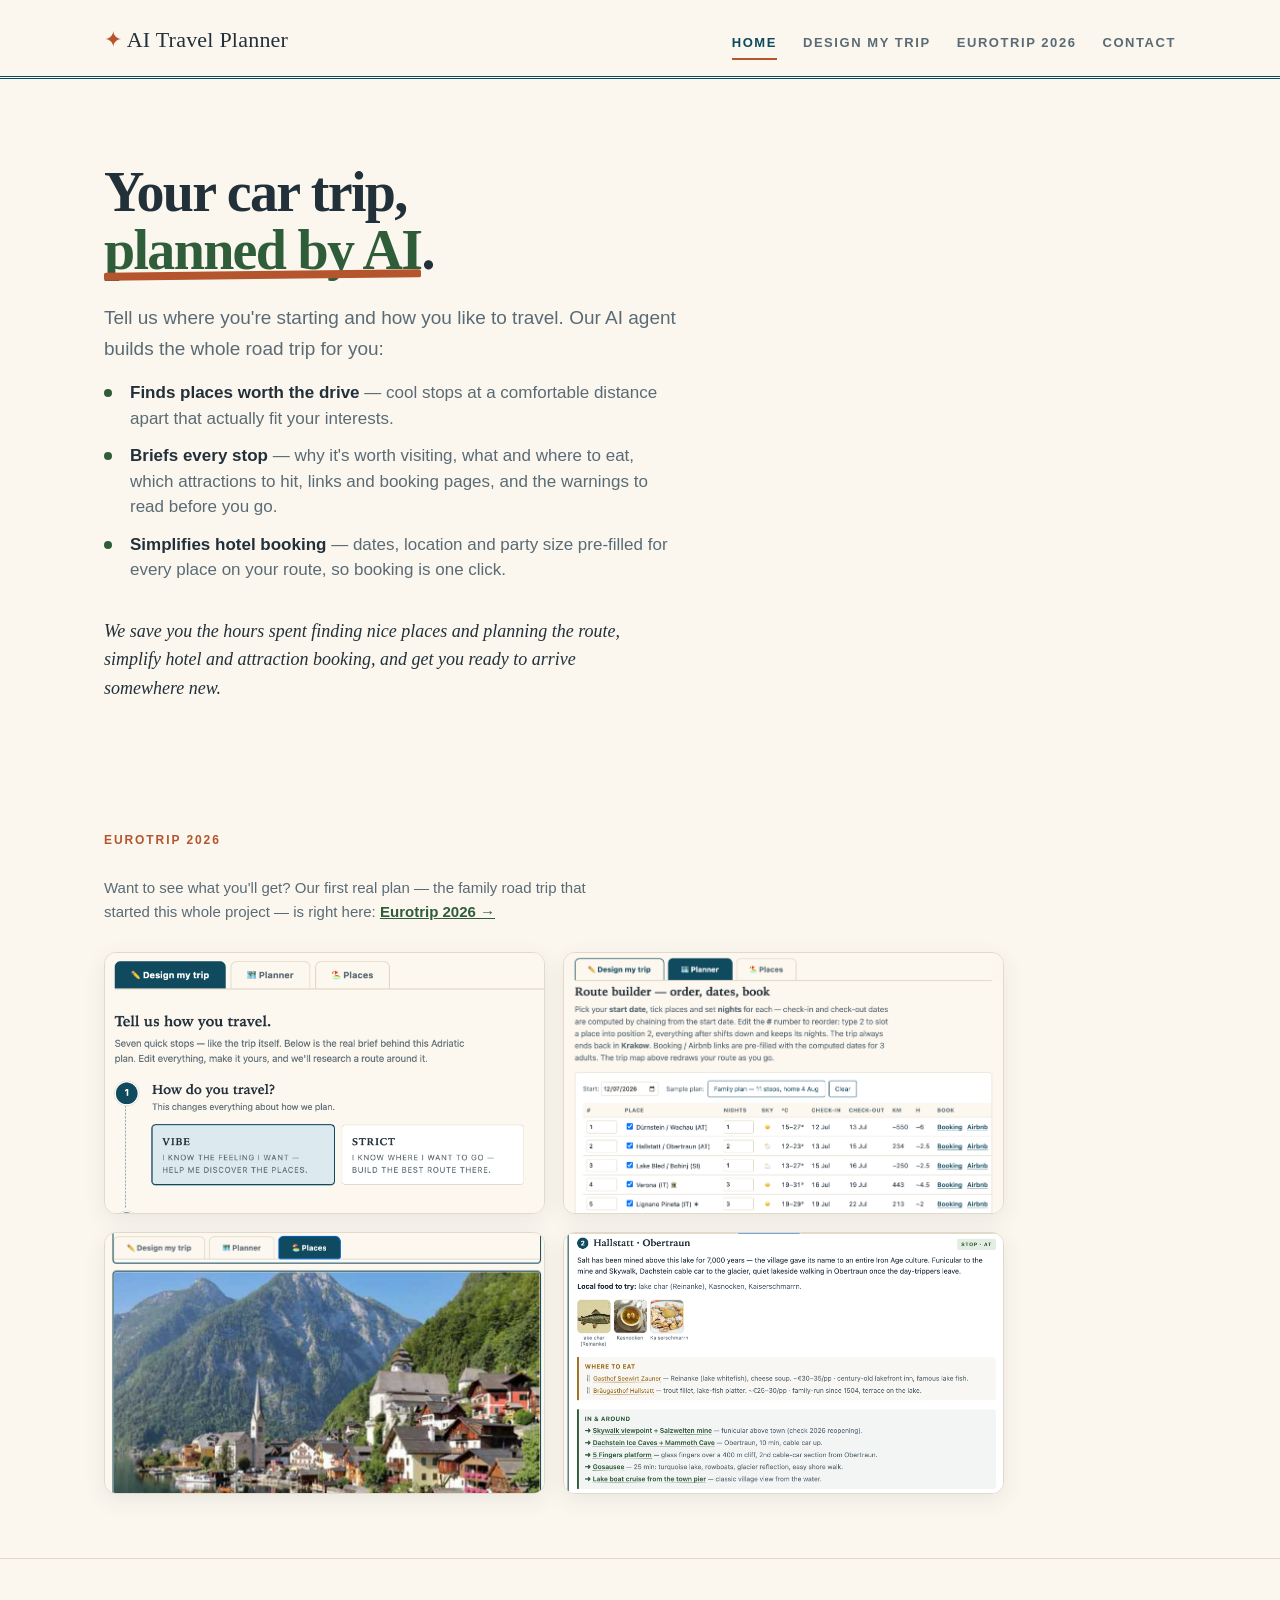
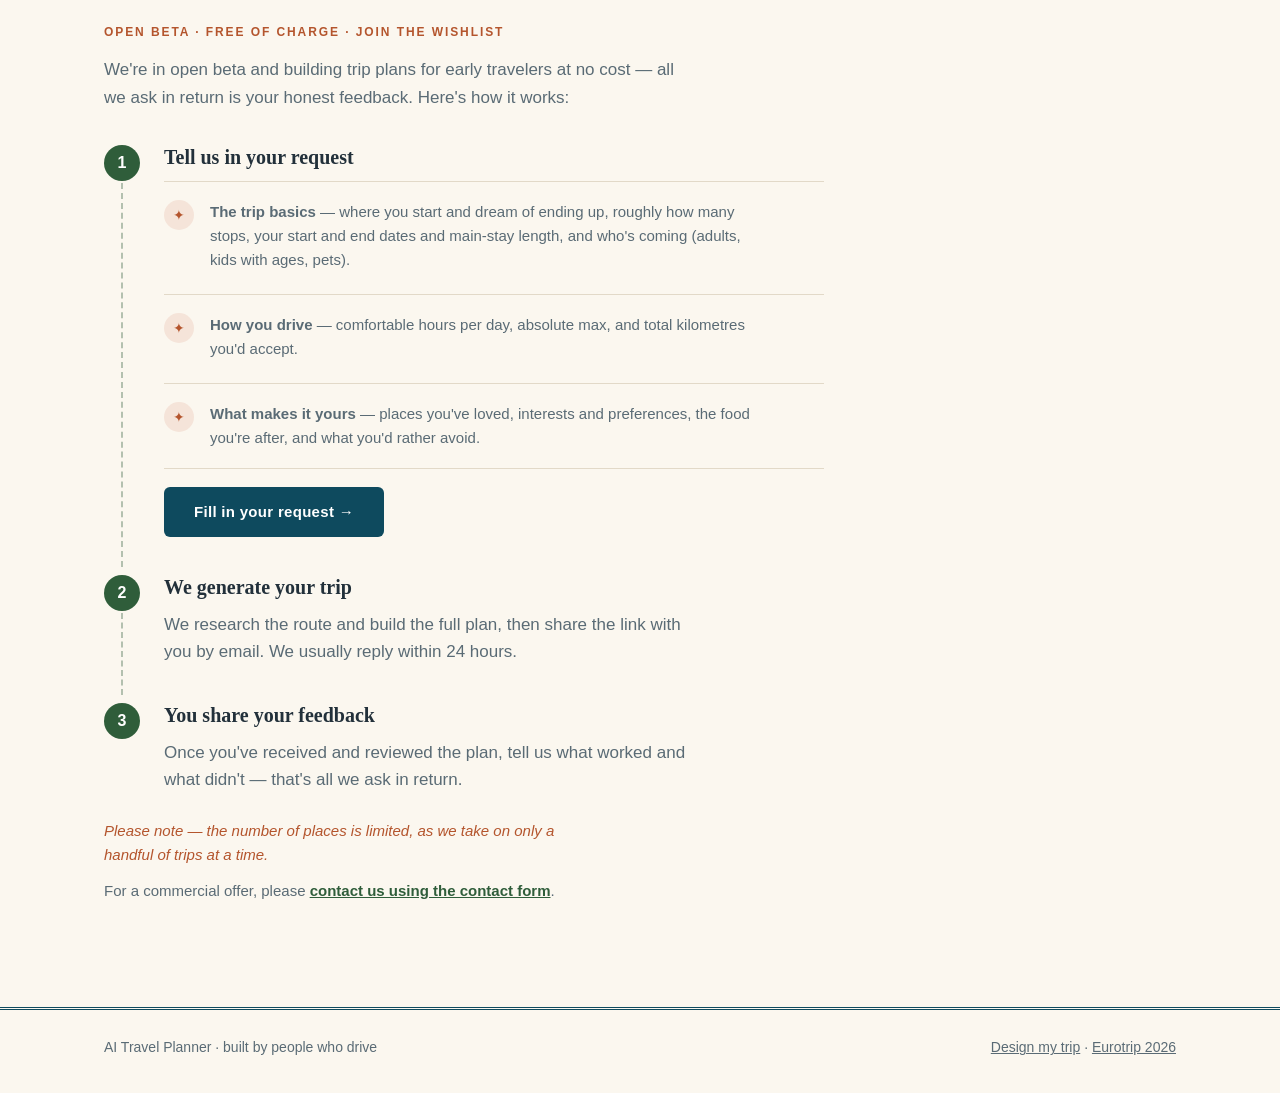
==== docs/index.html @ ecc7e3c7 "Sync site from source Co-Authored-By: Claude Opus 4.8 <noreply@anthropic.com> Claude-Session: https:" ====
<!DOCTYPE html>
<html lang="en">
<head>
<meta charset="UTF-8">
<meta name="viewport" content="width=device-width, initial-scale=1">
<title>AI Travel Planner — car trips, planned by an agent</title>
<meta name="description" content="An AI agent that plans multi-day car trips: real roads, real driving times, day-by-day itineraries you can actually drive.">
<link rel="icon" href="data:image/svg+xml,%3Csvg xmlns='http://www.w3.org/2000/svg' viewBox='0 0 100 100'%3E%3Ccircle cx='50' cy='50' r='46' fill='%230E4A5E'/%3E%3Cpath d='M50 18 L60 55 L50 48 L40 55 Z' fill='%23FBF7EF'/%3E%3Cpath d='M50 82 L40 45 L50 52 L60 45 Z' fill='%23B4552D'/%3E%3C/svg%3E">
<link rel="stylesheet" href="styles.css">
</head>
<body>

<header class="site-header">
  <div class="wrap">
    <a class="brand" href="index.html"><span class="compass">✦</span> AI Travel Planner</a>
    <nav class="site-nav">
      <a href="index.html" class="active">Home</a>
      <a href="design_my_trip.html">Design my trip</a>
      <a href="eurotrip.html">Eurotrip 2026</a>
      <a href="contact.html">Contact</a>
    </nav>
  </div>
</header>

<main>

<section class="hero">
  <div class="wrap">
    <h1>Your car trip,<br><span class="h1-accent">planned by AI</span>.</h1>
    <p class="lede">Tell us where you're starting and how you like to travel. Our AI agent builds the whole road trip for you:</p>
    <ul class="hero-points">
      <li><b>Finds places worth the drive</b> — cool stops at a comfortable distance apart that actually fit your interests.</li>
      <li><b>Briefs every stop</b> — why it's worth visiting, what and where to eat, which attractions to hit, links and booking pages, and the warnings to read before you go.</li>
      <li><b>Simplifies hotel booking</b> — dates, location and party size pre-filled for every place on your route, so booking is one click.</li>
    </ul>
    <p class="hero-close">We save you the hours spent finding nice places and planning the route, simplify hotel and attraction booking, and get you ready to arrive somewhere new.</p>
  </div>
</section>

<section class="section" id="real-plan">
  <div class="wrap">
    <p class="eyebrow">Eurotrip 2026</p>
    <p class="wishlist-origin">Want to see what you'll get? Our first real plan — the family road trip that started this whole project — is right here: <a href="eurotrip.html">Eurotrip 2026 →</a></p>
    <div class="preview-grid">
      <a href="eurotrip.html#design"><img src="img/preview/design-form.png" alt="Design my trip — the brief form" loading="lazy"></a>
      <a href="eurotrip.html#planner"><img src="img/preview/route-builder.png" alt="Route builder — order stops, set nights, book with pre-filled dates" loading="lazy"></a>
      <a href="eurotrip.html#places"><img src="img/preview/places-photo.png" alt="Places — a photo of each stop" loading="lazy"></a>
      <a href="eurotrip.html#places"><img src="img/preview/place-brief.png" alt="Every place fully briefed — food, where to eat, things to do" loading="lazy"></a>
    </div>
  </div>
</section>

<section class="section" id="wishlist">
  <div class="wrap">
    <p class="eyebrow">Open beta · free of charge · Join the wishlist</p>
    <p class="section-sub">We're in open beta and building trip plans for early travelers at no cost — all we ask in return is your honest feedback. Here's how it works:</p>
    <ol class="steps">
      <li>
        <span class="step-n">1</span>
        <div>
          <h3>Tell us in your request</h3>
          <ul class="feature-list wishlist-ask">
            <li><span class="fi">✦</span><div><p><b>The trip basics</b> — where you start and dream of ending up, roughly how many stops, your start and end dates and main-stay length, and who's coming (adults, kids with ages, pets).</p></div></li>
            <li><span class="fi">✦</span><div><p><b>How you drive</b> — comfortable hours per day, absolute max, and total kilometres you'd accept.</p></div></li>
            <li><span class="fi">✦</span><div><p><b>What makes it yours</b> — places you've loved, interests and preferences, the food you're after, and what you'd rather avoid.</p></div></li>
          </ul>
          <div class="hero-ctas">
            <a class="btn" href="design_my_trip.html">Fill in your request →</a>
          </div>
        </div>
      </li>
      <li>
        <span class="step-n">2</span>
        <div>
          <h3>We generate your trip</h3>
          <p>We research the route and build the full plan, then share the link with you by email. We usually reply within 24 hours.</p>
        </div>
      </li>
      <li>
        <span class="step-n">3</span>
        <div>
          <h3>You share your feedback</h3>
          <p>Once you've received and reviewed the plan, tell us what worked and what didn't — that's all we ask in return.</p>
        </div>
      </li>
    </ol>
    <p class="steps-note">Please note — the number of places is limited, as we take on only a handful of trips at a time.</p>
    <p class="steps-commercial">For a commercial offer, please <a href="contact.html">contact us using the contact form</a>.</p>
  </div>
</section>

</main>

<footer class="site-footer">
  <div class="wrap">
    <span>AI Travel Planner · built by people who drive</span>
    <span><a href="design_my_trip.html">Design my trip</a> · <a href="eurotrip.html">Eurotrip 2026</a></span>
  </div>
</footer>

</body>
</html>
---- docs/styles.css ----
/* AI Travel Planner — editorial travel journal design system */

:root {
  --sea: #0E4A5E;
  --sea-soft: #DCEAEE;
  --pine: #2F5D3A;
  --pine-soft: #E3EDE2;
  --rust: #B4552D;
  --rust-soft: #F5E4D9;
  --sand: #EAD9B8;
  --paper: #FBF7EF;
  --ink: #22303A;
  --ink-60: #5A6B75;
  --line: #E2D9C8;
  --serif: "Iowan Old Style", "Palatino", Georgia, "Times New Roman", serif;
  --sans: -apple-system, BlinkMacSystemFont, "Segoe UI", Roboto, Helvetica, Arial, sans-serif;
}

*, *::before, *::after { margin: 0; padding: 0; box-sizing: border-box; }

html { scroll-behavior: smooth; }

@media (prefers-reduced-motion: reduce) {
  html { scroll-behavior: auto; }
}

body {
  font-family: var(--sans);
  background: var(--paper);
  color: var(--ink);
  line-height: 1.6;
  font-size: 17px;
  -webkit-font-smoothing: antialiased;
}

h1, h2, h3 { font-family: var(--serif); font-weight: 600; line-height: 1.2; }

a { color: var(--sea); }

.wrap { max-width: 1120px; margin: 0 auto; padding: 0 24px; }

/* ---------- header ---------- */

.site-header {
  border-bottom: 3px double var(--sea);
  background: var(--paper);
}

.site-header .wrap {
  display: flex;
  align-items: baseline;
  justify-content: space-between;
  padding-top: 22px;
  padding-bottom: 16px;
  gap: 16px;
  flex-wrap: wrap;
}

.brand {
  font-family: var(--serif);
  font-size: 22px;
  color: var(--ink);
  text-decoration: none;
  letter-spacing: 0.01em;
}

.brand .compass { color: var(--rust); }

.site-nav { display: flex; gap: 26px; }

.site-nav a {
  font-size: 13px;
  font-weight: 600;
  text-transform: uppercase;
  letter-spacing: 0.12em;
  text-decoration: none;
  color: var(--ink-60);
  padding-bottom: 4px;
  border-bottom: 2px solid transparent;
}

.site-nav a:hover { color: var(--sea); }

.site-nav a.active {
  color: var(--sea);
  border-bottom-color: var(--rust);
}

/* ---------- shared bits ---------- */

.eyebrow {
  font-size: 12px;
  font-weight: 700;
  text-transform: uppercase;
  letter-spacing: 0.16em;
  color: var(--rust);
  margin-bottom: 14px;
}

.btn {
  display: inline-block;
  background: var(--sea);
  color: #fff;
  font-family: var(--sans);
  font-size: 15px;
  font-weight: 600;
  letter-spacing: 0.02em;
  padding: 13px 30px;
  border: none;
  border-radius: 6px;
  text-decoration: none;
  cursor: pointer;
  transition: background 0.15s ease;
}

.btn:hover { background: #0B3B4B; }

.btn:focus-visible, .site-nav a:focus-visible {
  outline: 2px solid var(--rust);
  outline-offset: 2px;
}

.btn[disabled] { background: var(--ink-60); cursor: default; }

.btn-ghost {
  background: transparent;
  color: var(--sea);
  border: 1px solid var(--sea);
}

.btn-ghost:hover { background: var(--sea-soft); }

.btn-ghost.is-active { background: var(--sea); color: #fff; border-color: var(--sea); }

.card {
  background: #fff;
  border: 1px solid var(--line);
  border-radius: 6px;
}

.muted { color: var(--ink-60); }

/* ---------- hero ---------- */

.hero { padding: 84px 0 64px; text-align: left; }

.hero h1 {
  font-size: clamp(34px, 5vw, 56px);
  max-width: 16ch;
  margin-bottom: 24px;
  letter-spacing: -0.03em;
  line-height: 1.04;
}
.hero h1 .h1-accent {
  position: relative;
  color: var(--pine);
  white-space: nowrap;
}
.hero h1 .h1-accent::after {
  content: "";
  position: absolute;
  left: 0;
  right: 0;
  bottom: 0.04em;
  height: 0.14em;
  background: var(--rust);
  border-radius: 2px;
  transform: rotate(-0.6deg);
}

.hero .lede {
  font-size: 19px;
  color: var(--ink-60);
  max-width: 58ch;
  margin-bottom: 16px;
}

.hero-points {
  list-style: none;
  max-width: 60ch;
  margin: 0 0 34px;
  padding: 0;
}
.hero-points li {
  position: relative;
  padding-left: 26px;
  margin-bottom: 12px;
  font-size: 17px;
  color: var(--ink-60);
  line-height: 1.5;
}
.hero-points li::before {
  content: "";
  position: absolute;
  left: 0;
  top: 9px;
  width: 8px;
  height: 8px;
  border-radius: 50%;
  background: var(--pine);
}
.hero-points b { color: var(--ink); font-weight: 600; }

.hero-close {
  font-size: 18px;
  color: var(--ink);
  max-width: 58ch;
  margin: 4px 0 0;
  font-family: var(--serif);
  font-style: italic;
}

.wishlist-ask-h { font-weight: 600; color: var(--ink); margin: 8px 0 14px; }
.feature-list.wishlist-ask { margin-bottom: 18px; }

.steps { list-style: none; max-width: 720px; margin: 26px 0 0; }
.steps > li {
  position: relative;
  padding: 0 0 34px 60px;
}
.steps > li::before {
  content: "";
  position: absolute;
  left: 17px;
  top: 38px;
  bottom: 4px;
  border-left: 2px dashed var(--pine);
  opacity: 0.35;
}
.steps > li:last-child { padding-bottom: 0; }
.steps > li:last-child::before { display: none; }
.steps .step-n {
  position: absolute;
  left: 0;
  top: 0;
  width: 36px;
  height: 36px;
  border-radius: 50%;
  background: var(--pine);
  color: #fff;
  font-weight: 700;
  font-size: 16px;
  line-height: 36px;
  text-align: center;
}
.steps h3 {
  font-size: 20px;
  color: var(--ink);
  margin: 4px 0 12px;
}
.steps > li > div > p {
  color: var(--ink-60);
  max-width: 56ch;
}
.steps-note {
  margin-top: 26px;
  font-size: 15px;
  font-style: italic;
  color: var(--rust);
  max-width: 56ch;
}
.steps-commercial {
  margin-top: 12px;
  font-size: 15px;
  color: var(--ink-60);
  max-width: 56ch;
}
.steps-commercial a { color: var(--pine); font-weight: 600; }
.wishlist-origin {
  margin-top: 26px;
  font-size: 15px;
  color: var(--ink-60);
  max-width: 62ch;
}
.wishlist-origin a { color: var(--pine); font-weight: 600; }

.preview-grid {
  margin-top: 28px;
  display: grid;
  grid-template-columns: 1fr 1fr;
  gap: 18px;
  max-width: 900px;
}
.preview-grid a {
  display: block;
  border-radius: 12px;
  overflow: hidden;
  border: 1px solid var(--line, #E3E0D8);
  box-shadow: 0 6px 22px rgba(34, 48, 58, 0.08);
  transition: transform 0.15s ease, box-shadow 0.15s ease;
}
.preview-grid a:hover {
  transform: translateY(-3px);
  box-shadow: 0 12px 30px rgba(34, 48, 58, 0.14);
}
.preview-grid img {
  display: block;
  width: 100%;
  height: 260px;
  object-fit: cover;
  object-position: top;
}
@media (max-width: 640px) {
  .preview-grid { grid-template-columns: 1fr; }
}

.hero-ctas { display: flex; gap: 14px; flex-wrap: wrap; align-items: center; }

/* ---------- sections ---------- */

.section { padding: 64px 0; }

.section + .section { border-top: 1px solid var(--line); }

.section h2 { font-size: 30px; margin-bottom: 12px; }

.section .section-sub {
  color: var(--ink-60);
  max-width: 62ch;
  margin-bottom: 34px;
}

/* ---------- feature list (place brief) ---------- */

.feature-list { list-style: none; display: grid; gap: 4px; }

.feature-list li {
  display: flex;
  gap: 16px;
  align-items: flex-start;
  padding: 18px 0;
  border-top: 1px solid var(--line);
}

.feature-list li:last-child { border-bottom: 1px solid var(--line); }

.feature-list .fi {
  flex: none;
  width: 30px;
  height: 30px;
  border-radius: 50%;
  background: var(--rust-soft);
  color: var(--rust);
  font-size: 14px;
  line-height: 30px;
  text-align: center;
}

.feature-list h3 { font-size: 18px; margin-bottom: 4px; }

.feature-list p { font-size: 15px; color: var(--ink-60); max-width: 66ch; }

/* ---------- planner form ---------- */

.form-row { margin-bottom: 22px; }

.form-grid-2 {
  display: grid;
  grid-template-columns: 1fr 1fr;
  gap: 16px;
}

@media (max-width: 520px) { .form-grid-2 { grid-template-columns: 1fr; } }

label {
  display: block;
  font-size: 12px;
  font-weight: 700;
  text-transform: uppercase;
  letter-spacing: 0.1em;
  color: var(--ink-60);
  margin-bottom: 6px;
}

input, select, textarea {
  width: 100%;
  font-family: var(--sans);
  font-size: 16px;
  color: var(--ink);
  background: #fff;
  border: 1px solid var(--line);
  border-radius: 6px;
  padding: 11px 12px;
  text-align: left;  /* iOS right-aligns date input values by default */
}

/* iOS gives date inputs an intrinsic min-width that overflows narrow cards */
input[type="date"] { -webkit-appearance: none; appearance: none; min-width: 0; }

input:focus, select:focus, textarea:focus {
  outline: 2px solid var(--sea);
  outline-offset: 0;
  border-color: var(--sea);
}

.field-hint { font-size: 13px; color: var(--ink-60); margin-top: 5px; }

/* choice pills — radio options rendered as selectable cards */
.choice-row { display: grid; grid-template-columns: 1fr 1fr; gap: 12px; }

@media (max-width: 520px) { .choice-row { grid-template-columns: 1fr; } }

.choice {
  position: relative;
  display: block;
  border: 1px solid var(--line);
  border-radius: 6px;
  background: #fff;
  padding: 14px 16px;
  cursor: pointer;
  text-transform: none;
  letter-spacing: normal;
  margin-bottom: 0;
}

.choice input { position: absolute; opacity: 0; pointer-events: none; width: auto; }

.choice .choice-title {
  display: block;
  font-family: var(--serif);
  font-size: 17px;
  font-weight: 600;
  color: var(--ink);
  margin-bottom: 3px;
}

.choice .choice-sub { display: block; font-size: 13px; color: var(--ink-60); font-weight: 400; }

.choice:has(input:checked) {
  border-color: var(--sea);
  background: var(--sea-soft);
  outline: 1px solid var(--sea);
}

.form-grid-3 { display: grid; grid-template-columns: 1fr 1fr 1fr; gap: 16px; }

@media (max-width: 520px) { .form-grid-3 { grid-template-columns: 1fr; } }

/* ---------- form-as-route: numbered sections along a dashed line ---------- */

.form-route { list-style: none; max-width: 680px; margin: 0 auto; }

.form-route > li {
  position: relative;
  padding: 0 0 44px 62px;
}

.form-route > li::before {
  content: "";
  position: absolute;
  left: 17px;
  top: 40px;
  bottom: 6px;
  border-left: 2px dashed var(--sea);
  opacity: 0.4;
}

.form-route > li:last-child::before { display: none; }

.form-route .pin {
  position: absolute;
  left: 0;
  top: 0;
  width: 36px;
  height: 36px;
  border-radius: 50%;
  background: var(--sea);
  border: 2px solid #fff;
  box-shadow: 0 0 0 1px var(--line);
  color: #fff;
  font-weight: 700;
  font-size: 16px;
  line-height: 32px;
  text-align: center;
}

.form-route .pin-final { background: var(--rust); }

.form-route h2 {
  font-size: 24px;
  margin-bottom: 4px;
}

.form-route .section-note {
  font-size: 15px;
  color: var(--ink-60);
  margin-bottom: 18px;
  max-width: 54ch;
}

.form-route .card { padding: 22px 22px 24px; }

.error { color: var(--rust); font-size: 14px; margin-top: 10px; }

.success-card {
  max-width: 560px;
  margin: 0 auto;
  padding: 40px 32px;
  text-align: center;
  background: var(--pine-soft);
  border-color: var(--pine);
}

.success-card h2 { color: var(--pine); margin-bottom: 10px; }

/* ---------- footer ---------- */

.site-footer {
  border-top: 3px double var(--sea);
  margin-top: 40px;
}

.site-footer .wrap {
  display: flex;
  justify-content: space-between;
  gap: 12px;
  flex-wrap: wrap;
  padding-top: 26px;
  padding-bottom: 34px;
  font-size: 14px;
  color: var(--ink-60);
}

.site-footer a { color: var(--ink-60); }

/* ---------- responsive: tablet & phone ---------- */

/* iPad portrait and narrower laptops */
@media (max-width: 820px) {
  .wrap { padding: 0 20px; }
  .hero { padding: 56px 0 48px; }
  .section { padding: 48px 0; }
  .hero .lede { font-size: 18px; }
}

/* phones */
@media (max-width: 480px) {
  body { font-size: 16px; }
  .wrap { padding: 0 16px; }

  .site-header .wrap { padding-top: 16px; padding-bottom: 12px; gap: 10px; }
  .site-nav { gap: 16px; flex-wrap: wrap; }
  .brand { font-size: 20px; }

  .hero { padding: 40px 0 36px; }
  .hero .lede { font-size: 17px; }
  .hero-ctas { gap: 10px; }
  .hero-ctas .btn { width: 100%; text-align: center; }

  .section { padding: 40px 0; }
  .section h2 { font-size: 25px; }

  .steps > li { padding-left: 48px; }
  .steps > li::before { left: 14px; }
  .steps .step-n { width: 30px; height: 30px; line-height: 30px; font-size: 14px; }

  .preview-grid img { height: 200px; }

  /* form-as-route: pins + left indent eat width on narrow screens */
  .form-route > li { padding-left: 46px; padding-bottom: 36px; }
  .form-route > li::before { left: 15px; }
  .form-route .pin { width: 32px; height: 32px; line-height: 28px; font-size: 14px; }
  .form-route h2 { font-size: 21px; }
  .form-route .card { padding: 18px 16px 20px; }
}
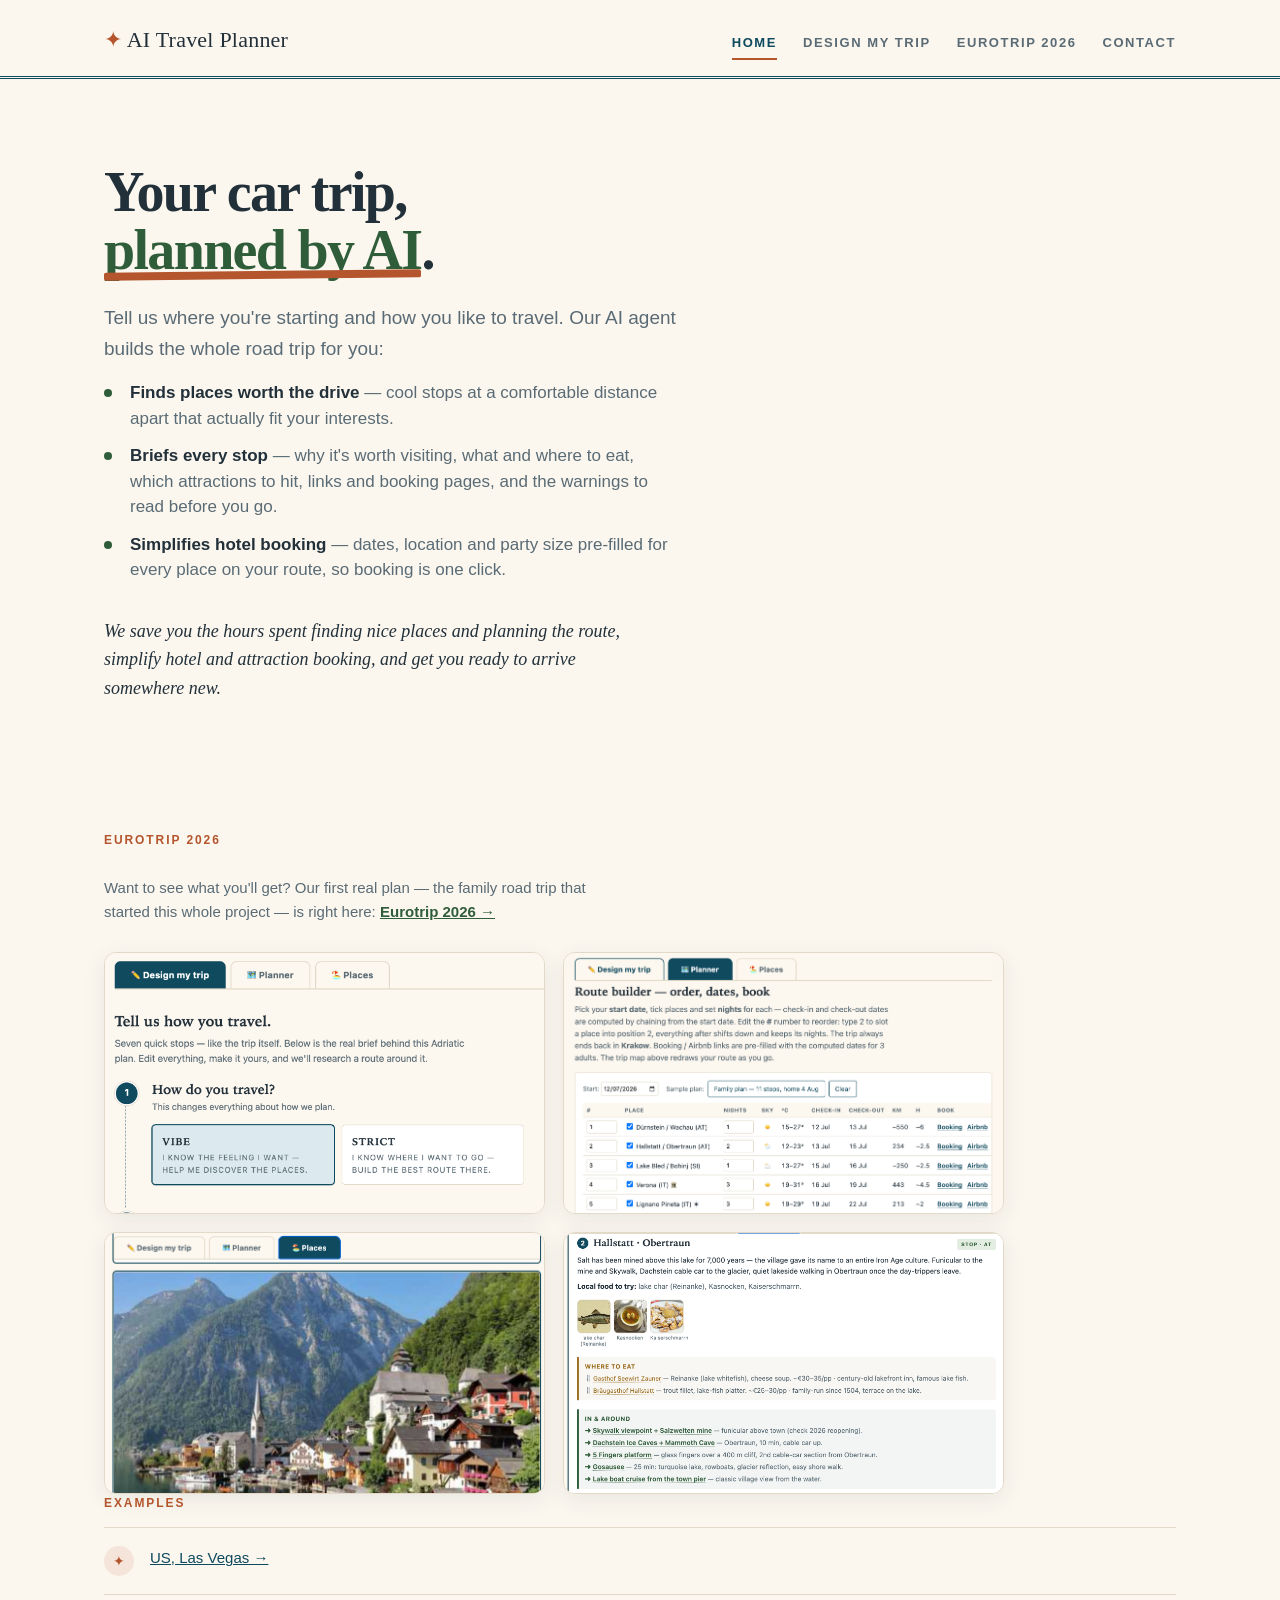
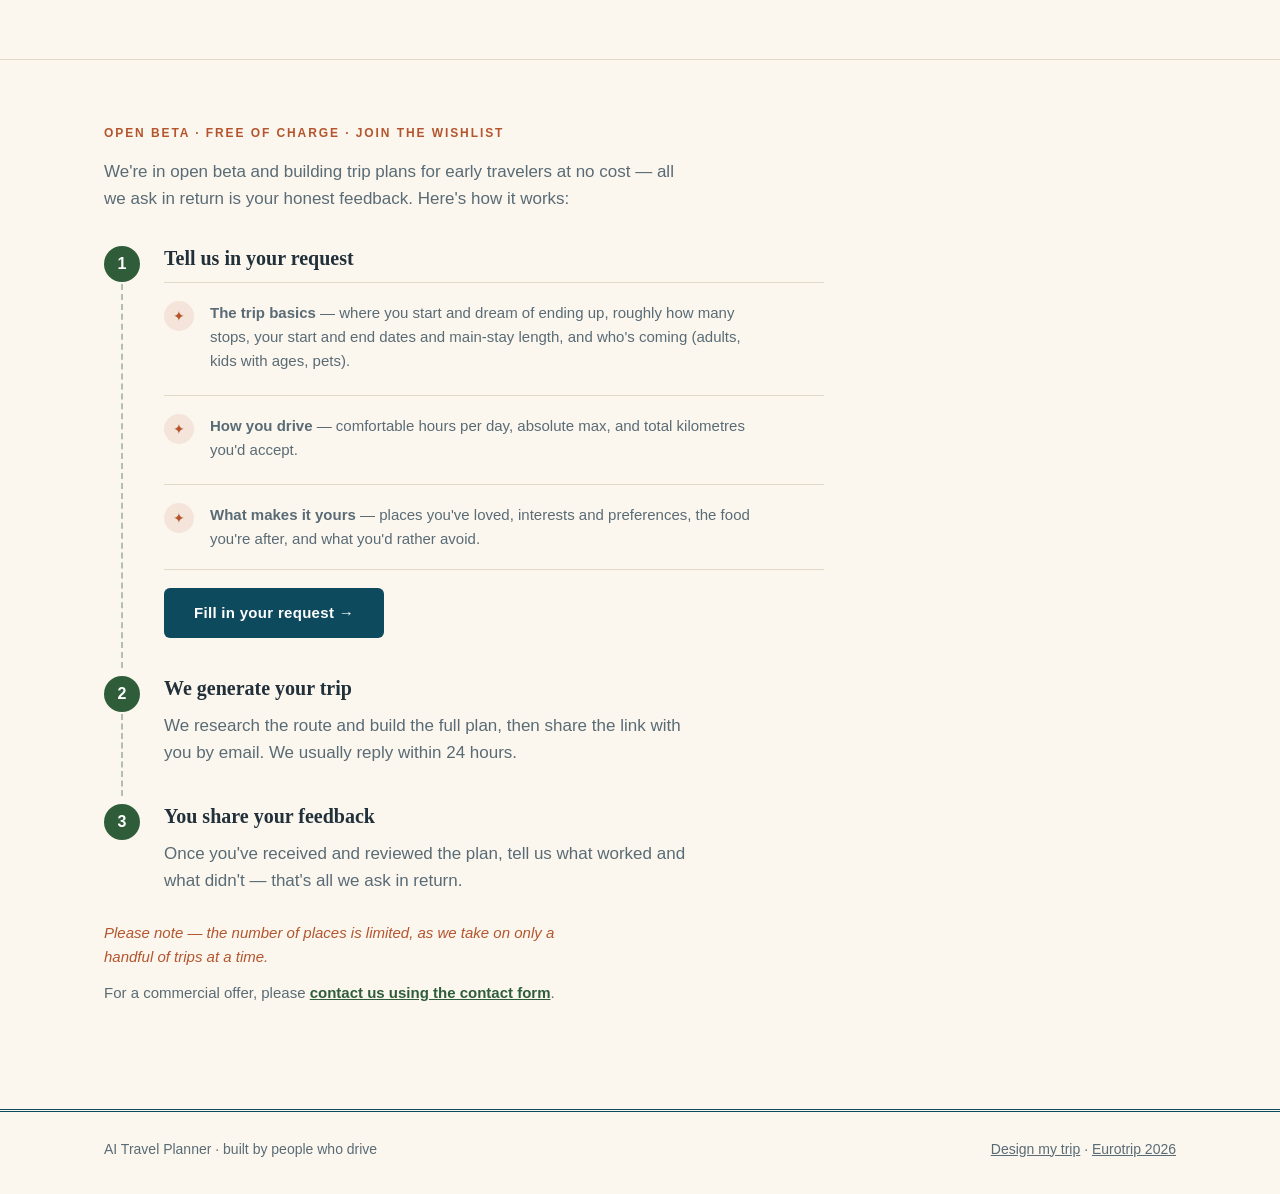
==== commit 71d1b9dd: "Sync site from source Co-Authored-By: Claude Opus 4.8 <noreply@anthropic.com> Claude-Session: https:" ====
--- a/docs/index.html
+++ b/docs/index.html
@@ -47,6 +47,10 @@
       <a href="eurotrip.html#places"><img src="img/preview/places-photo.png" alt="Places — a photo of each stop" loading="lazy"></a>
       <a href="eurotrip.html#places"><img src="img/preview/place-brief.png" alt="Every place fully briefed — food, where to eat, things to do" loading="lazy"></a>
     </div>
+    <p class="eyebrow">Examples</p>
+    <ul class="feature-list">
+      <li><span class="fi">✦</span><div><p><a href="trips/97d2ea63-22af-47f5-ae3a-b4dafec784ab.html">US, Las Vegas →</a></p></div></li>
+    </ul>
   </div>
 </section>
 
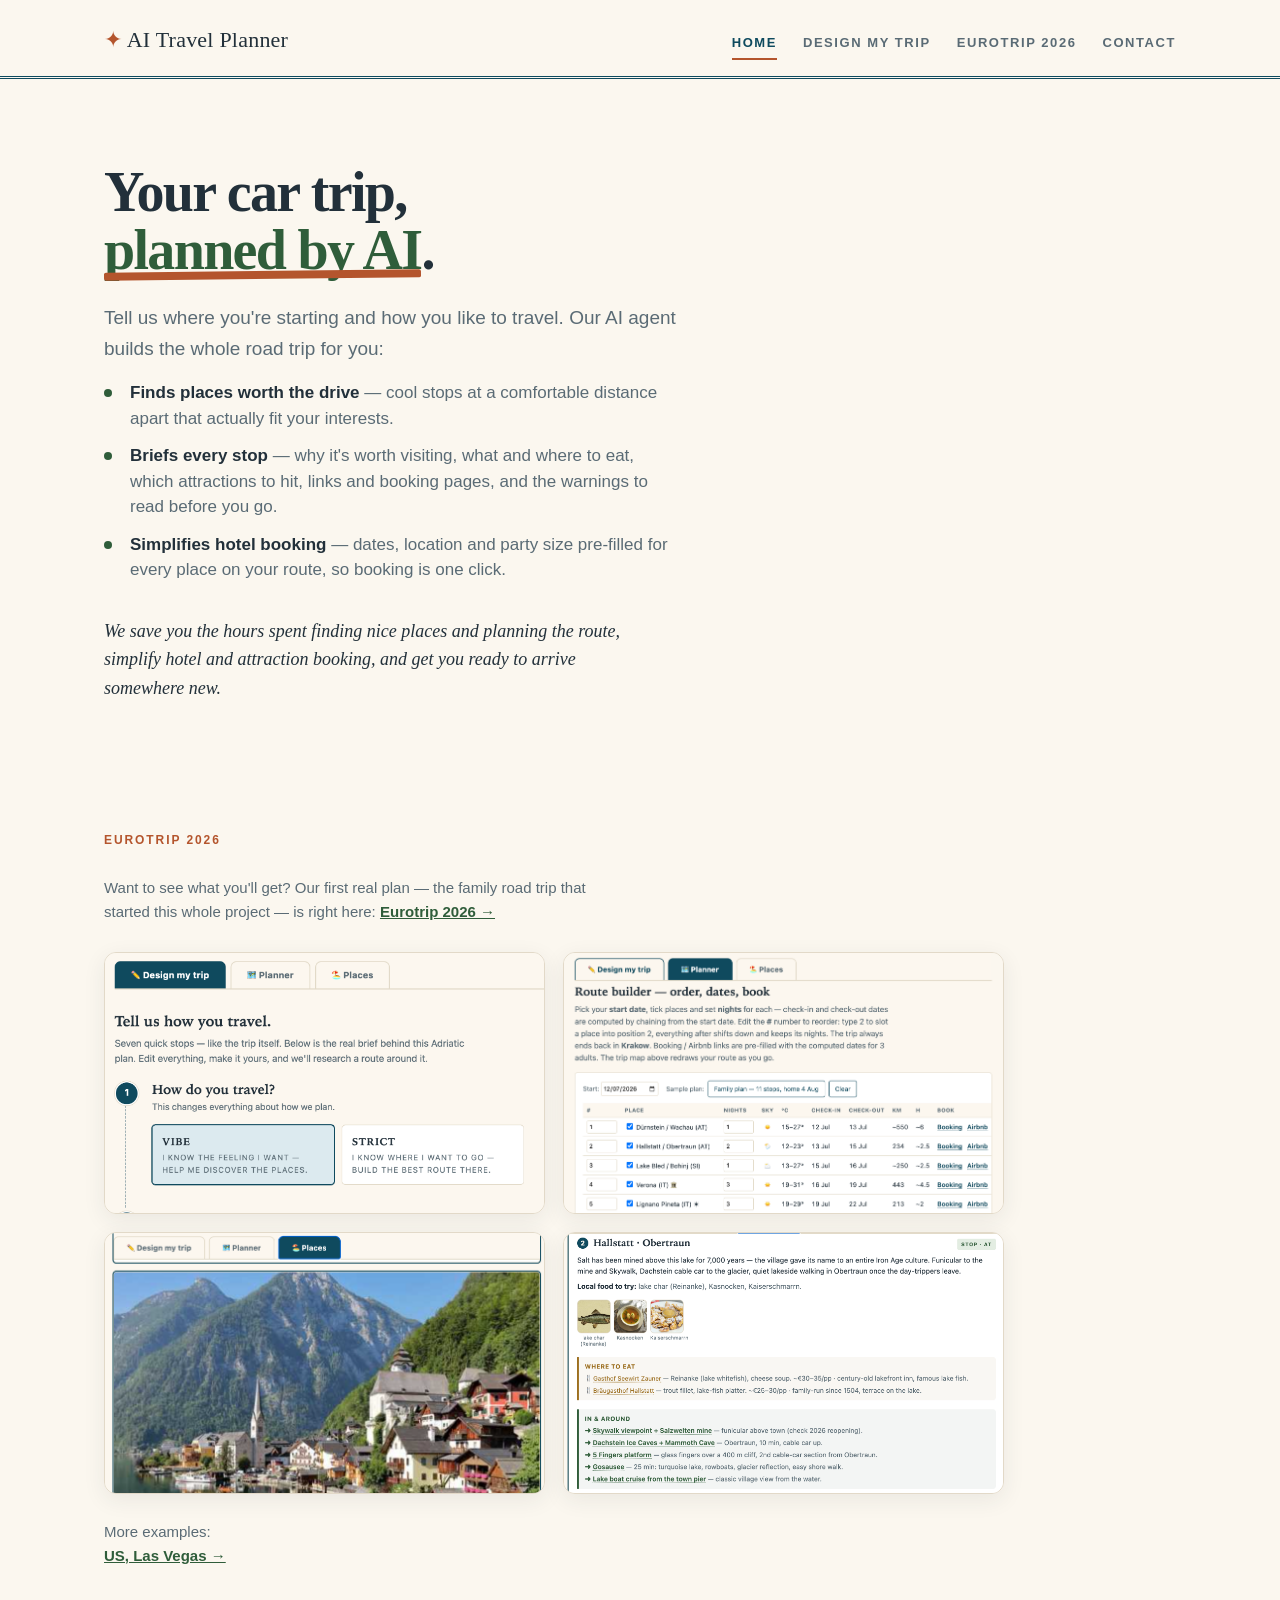
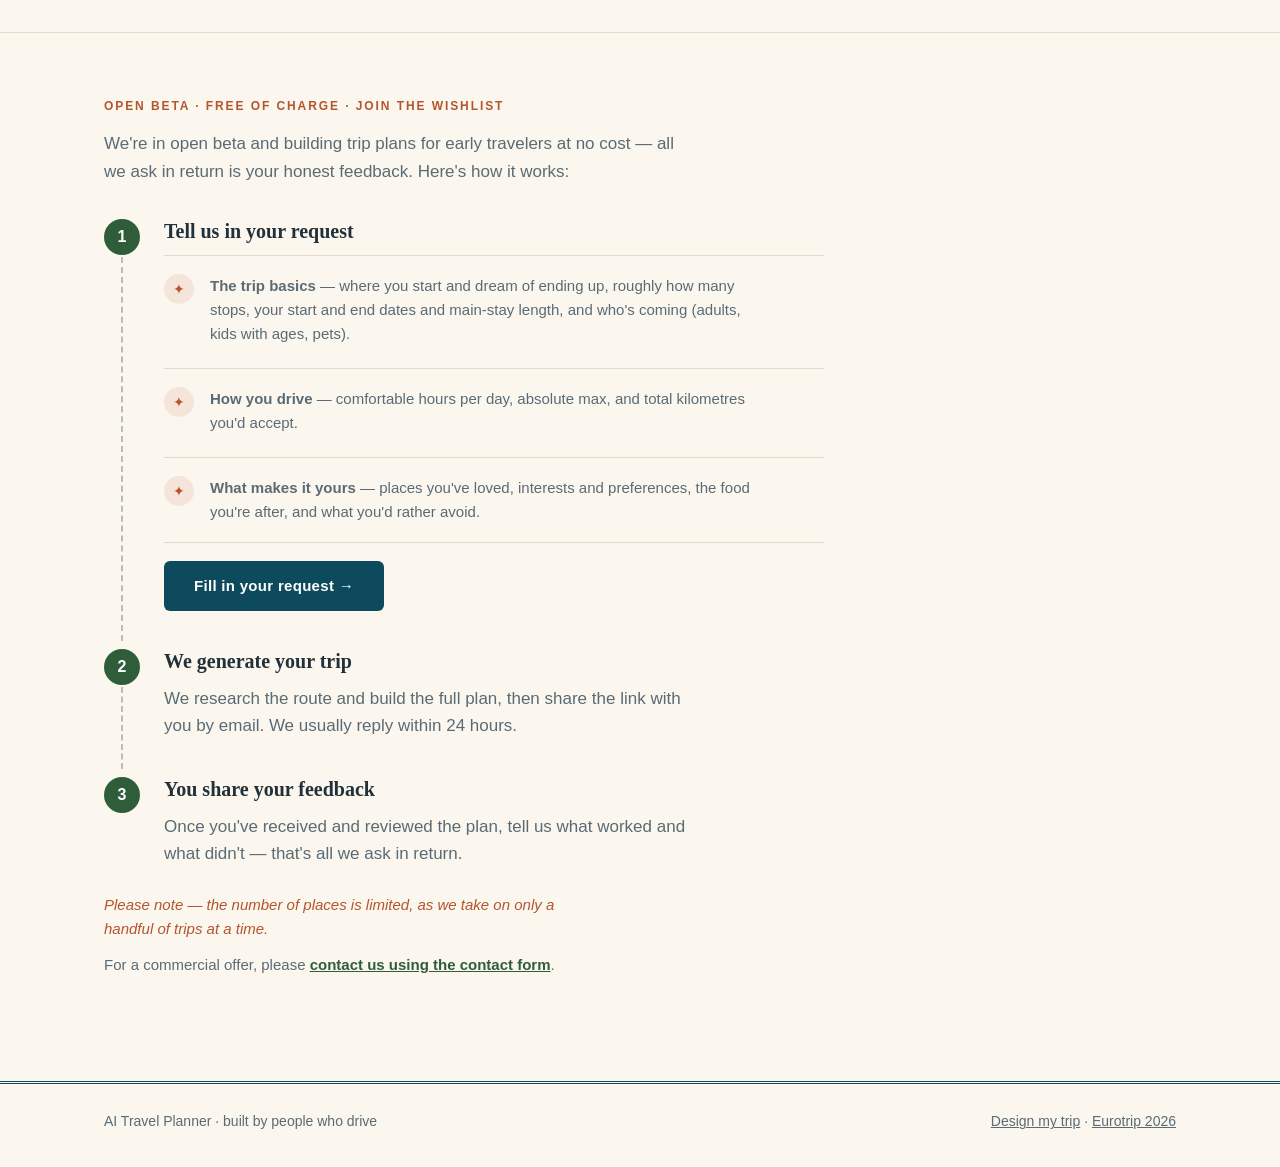
==== commit 5faa4306: "Sync site from source Co-Authored-By: Claude Opus 4.8 <noreply@anthropic.com> Claude-Session: https:" ====
--- a/docs/index.html
+++ b/docs/index.html
@@ -47,10 +47,7 @@
       <a href="eurotrip.html#places"><img src="img/preview/places-photo.png" alt="Places — a photo of each stop" loading="lazy"></a>
       <a href="eurotrip.html#places"><img src="img/preview/place-brief.png" alt="Every place fully briefed — food, where to eat, things to do" loading="lazy"></a>
     </div>
-    <p class="eyebrow">Examples</p>
-    <ul class="feature-list">
-      <li><span class="fi">✦</span><div><p><a href="trips/97d2ea63-22af-47f5-ae3a-b4dafec784ab.html">US, Las Vegas →</a></p></div></li>
-    </ul>
+    <p class="wishlist-origin">More examples:<br><a href="trips/97d2ea63-22af-47f5-ae3a-b4dafec784ab.html">US, Las Vegas →</a></p>
   </div>
 </section>
 
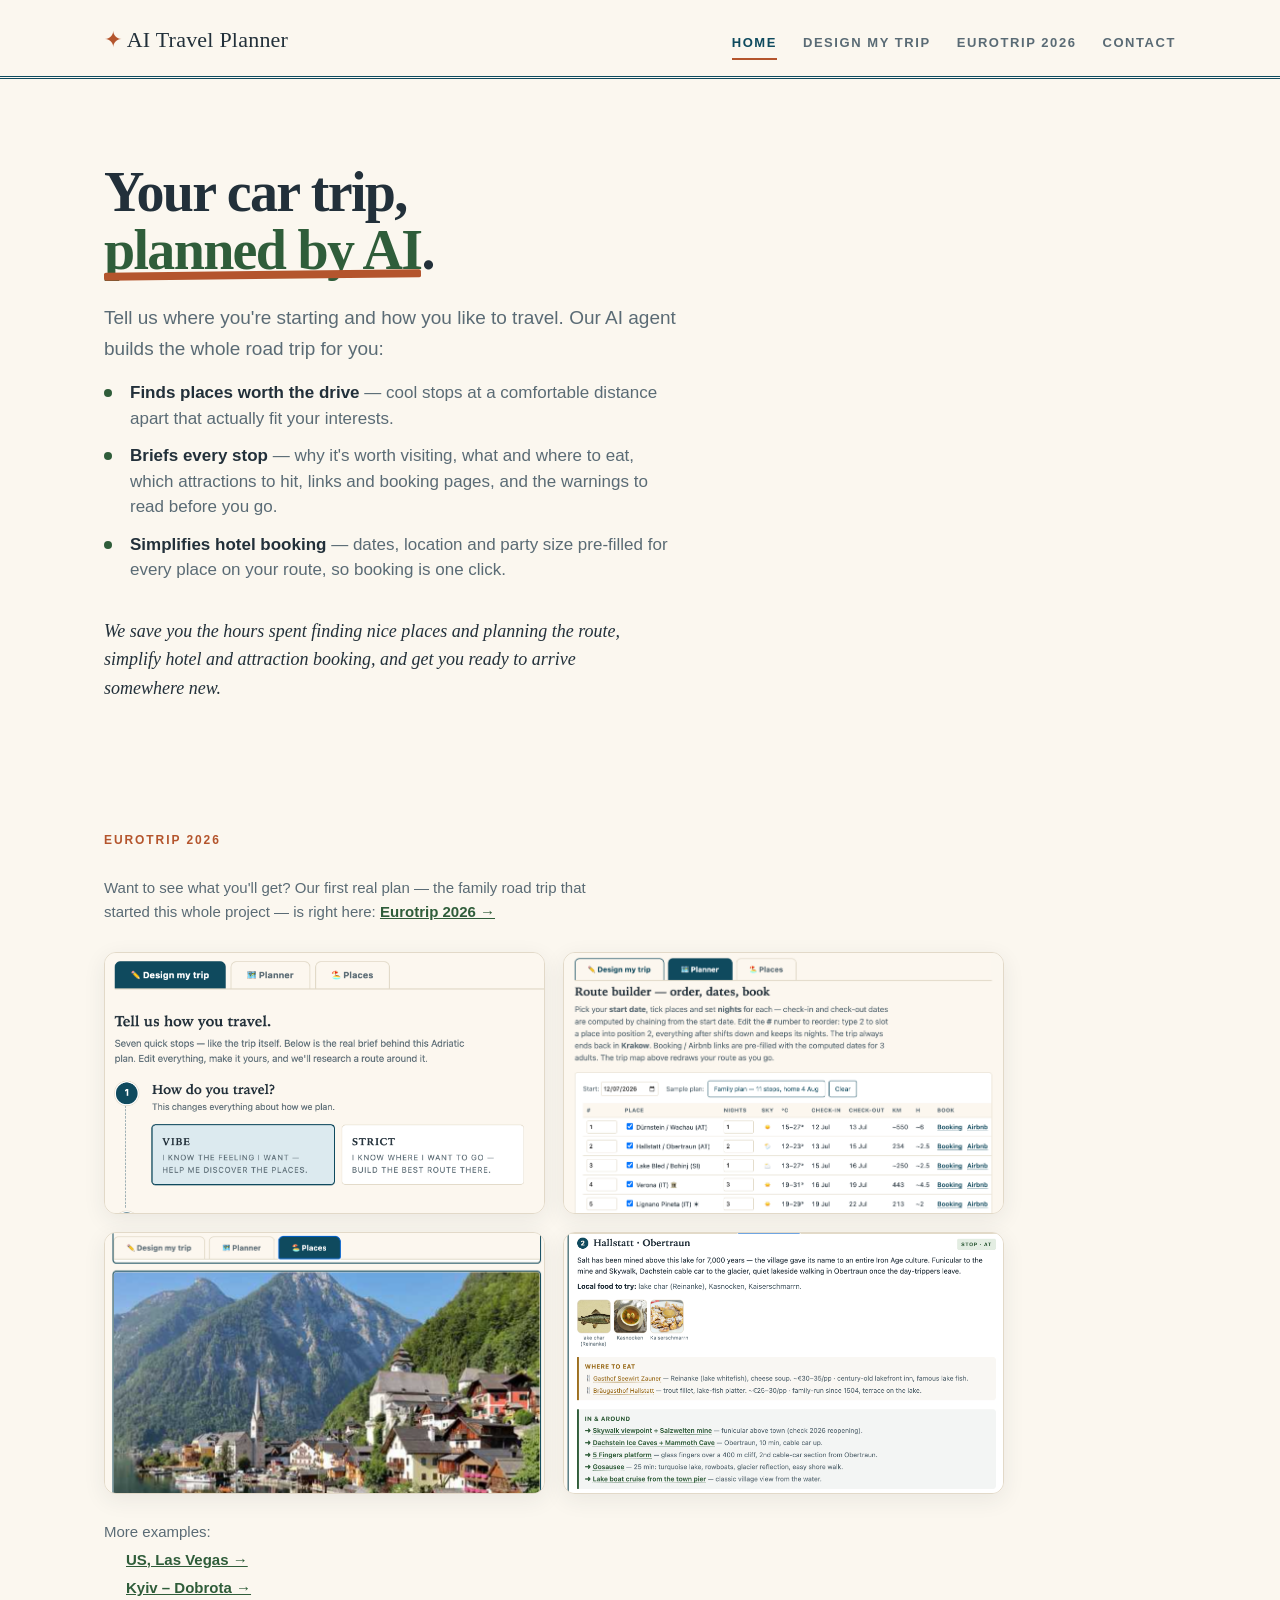
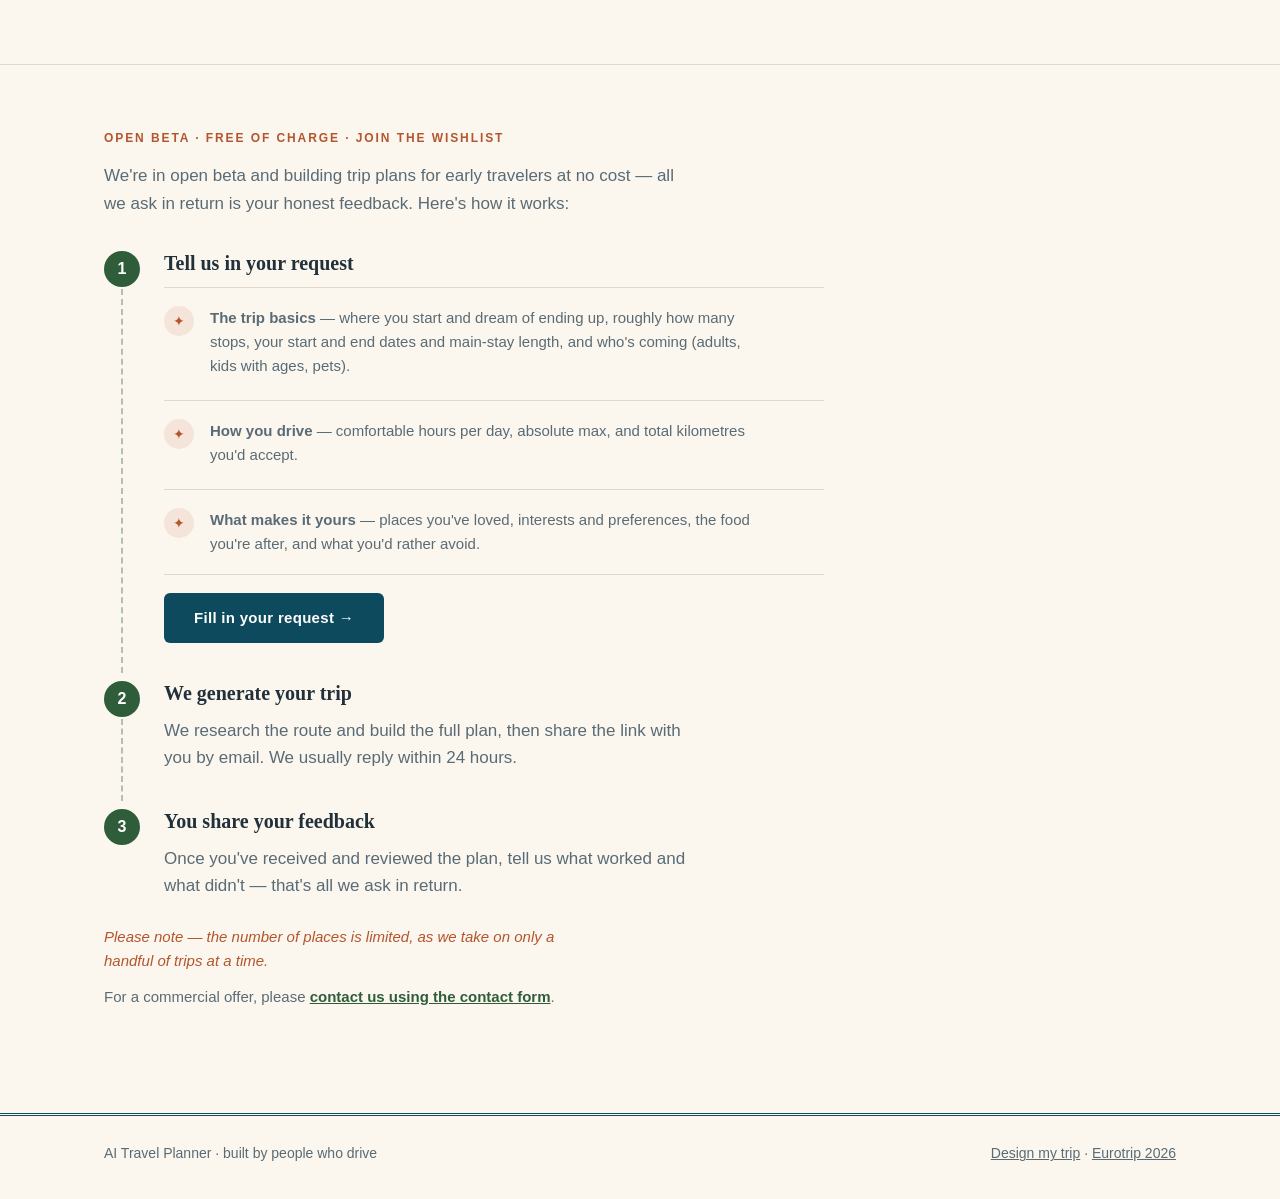
==== commit 9760f430: "Sync site from source Co-Authored-By: Claude Opus 4.8 <noreply@anthropic.com> Claude-Session: https:" ====
--- a/docs/index.html
+++ b/docs/index.html
@@ -47,7 +47,10 @@
       <a href="eurotrip.html#places"><img src="img/preview/places-photo.png" alt="Places — a photo of each stop" loading="lazy"></a>
       <a href="eurotrip.html#places"><img src="img/preview/place-brief.png" alt="Every place fully briefed — food, where to eat, things to do" loading="lazy"></a>
     </div>
-    <p class="wishlist-origin">More examples:<br><a href="trips/97d2ea63-22af-47f5-ae3a-b4dafec784ab.html">US, Las Vegas →</a></p>
+    <p class="wishlist-origin">More examples:<br>
+      <a class="ex-link" href="trips/97d2ea63-22af-47f5-ae3a-b4dafec784ab.html">US, Las Vegas →</a>
+      <a class="ex-link" href="trips/0240665c-20ee-4bab-9d51-dd1aa7dc5ece.html">Kyiv – Dobrota →</a>
+    </p>
   </div>
 </section>
 
--- a/docs/styles.css
+++ b/docs/styles.css
@@ -304,6 +304,9 @@
   .preview-grid { grid-template-columns: 1fr; }
 }
 
+/* Example trip links — each on its own line, indented under the label */
+.ex-link { display: block; margin-left: 22px; margin-top: 4px; width: max-content; }
+
 .hero-ctas { display: flex; gap: 14px; flex-wrap: wrap; align-items: center; }
 
 /* ---------- sections ---------- */
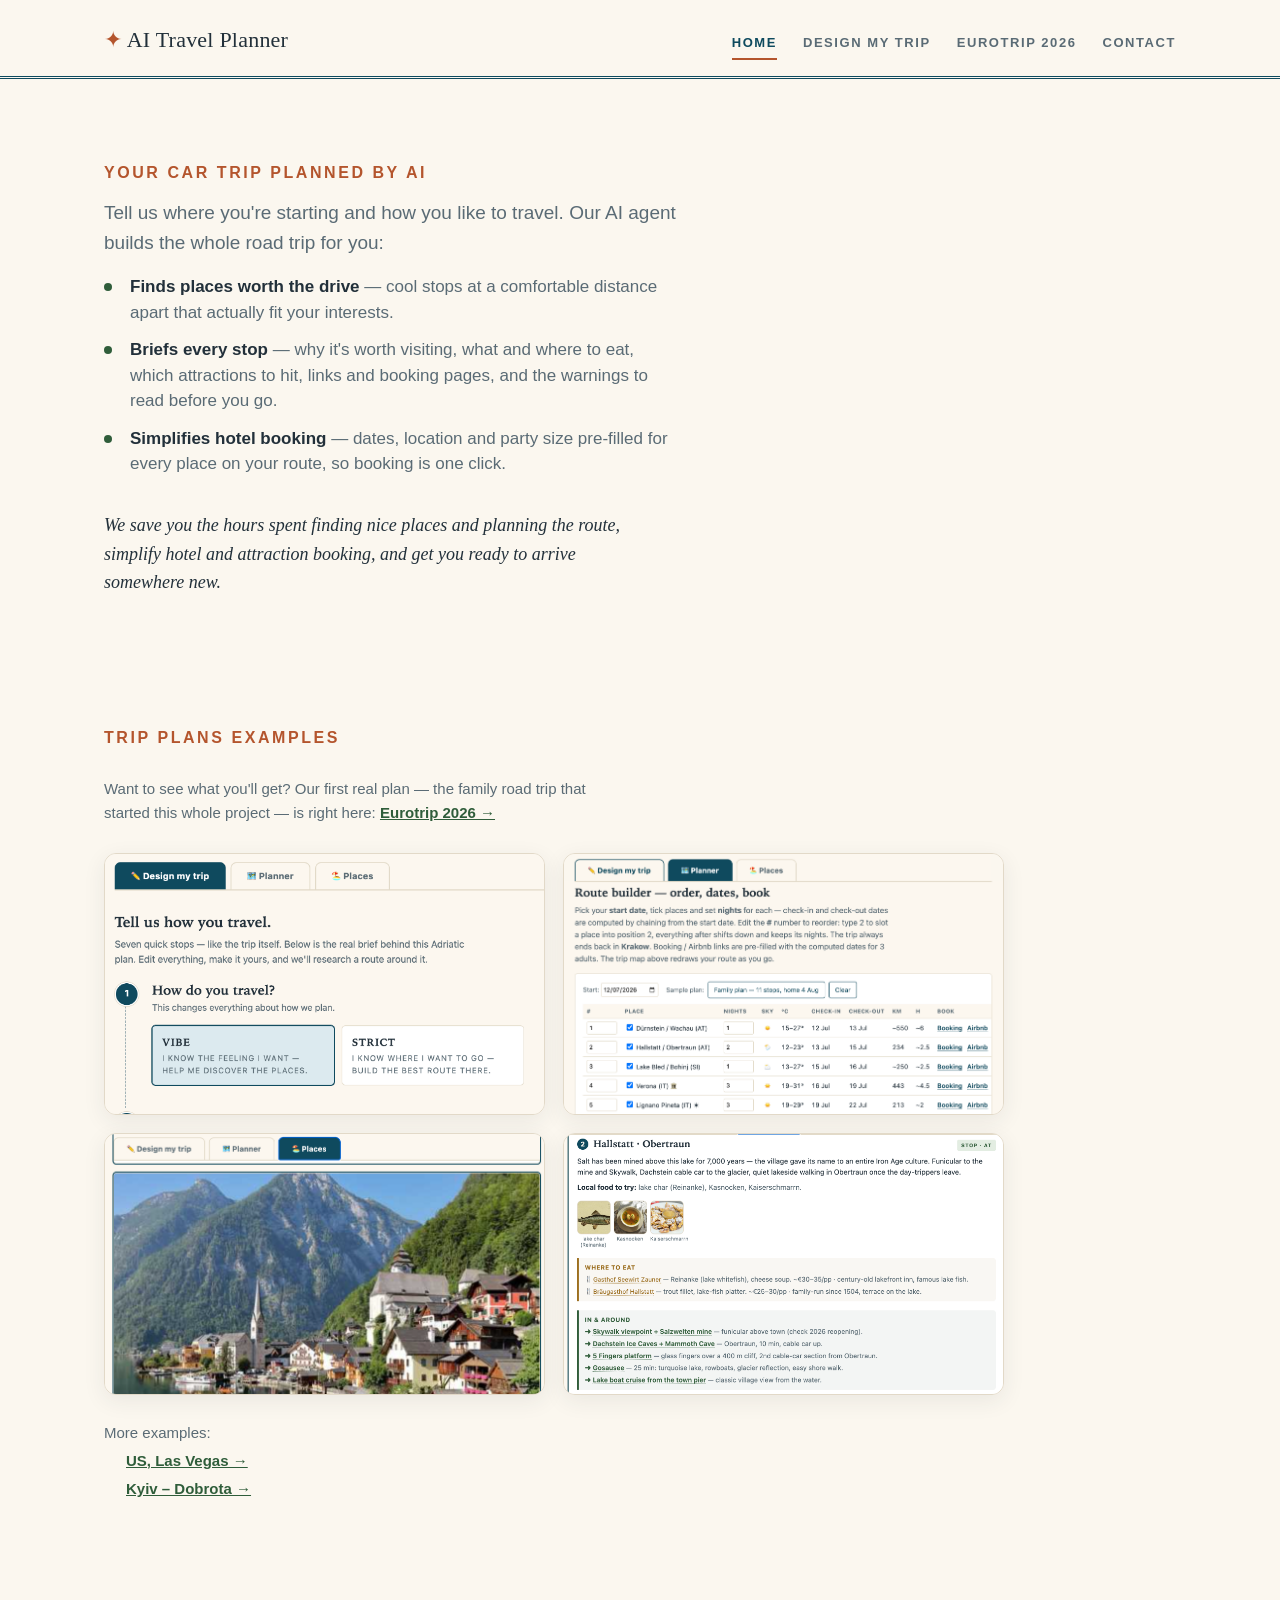
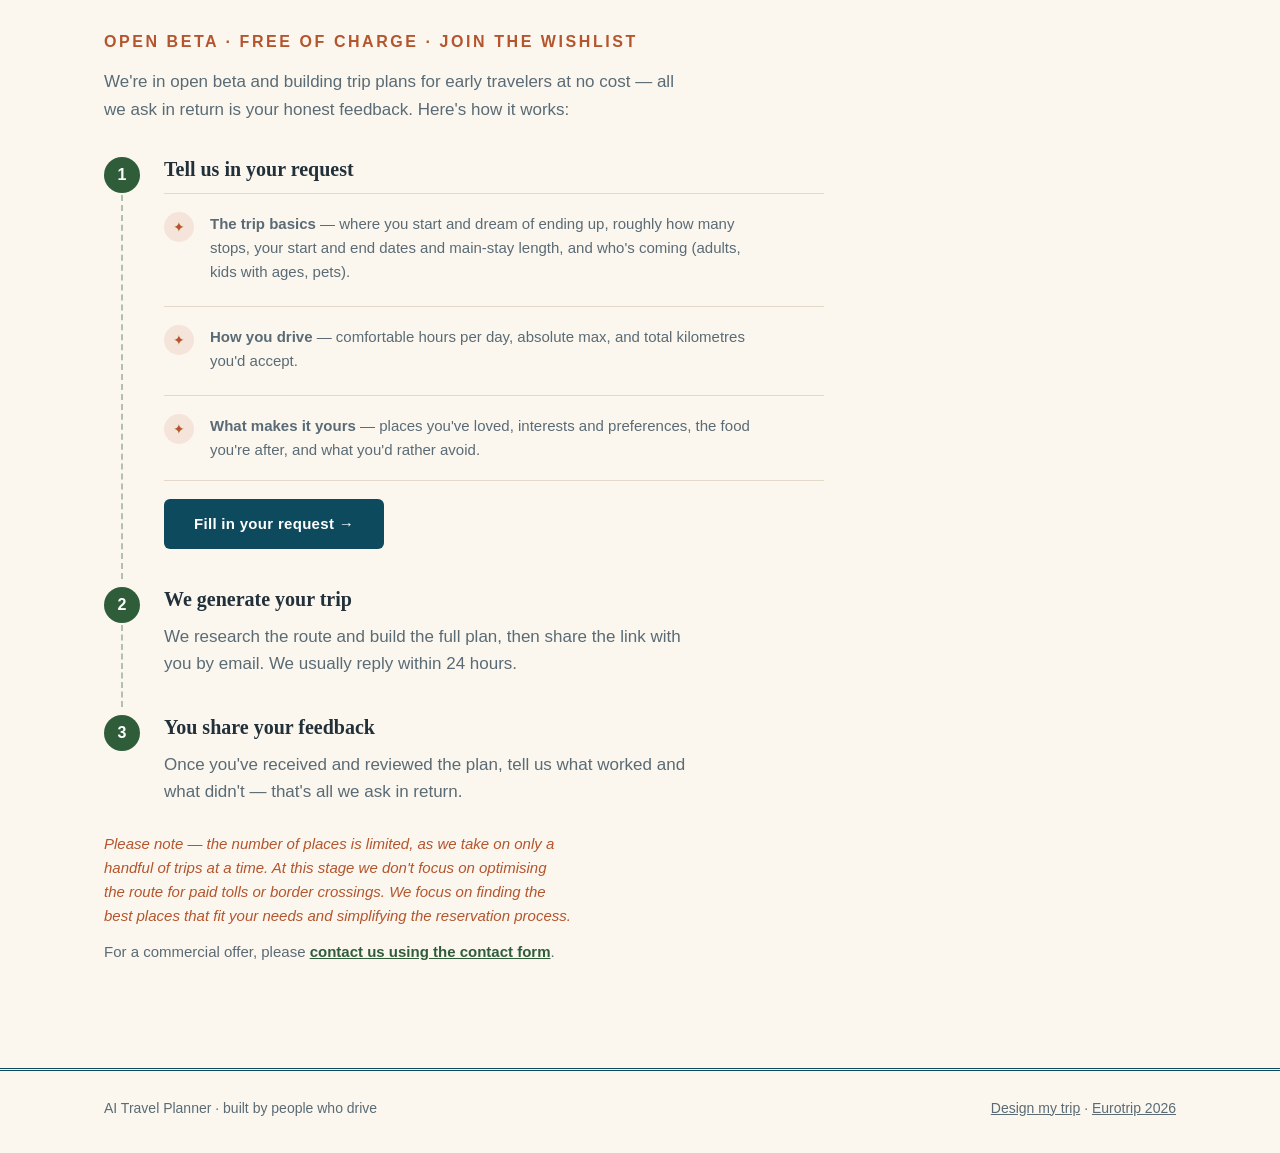
==== commit a7dbe9af: "Sync site from source Co-Authored-By: Claude Opus 4.8 <noreply@anthropic.com> Claude-Session: https:" ====
--- a/docs/index.html
+++ b/docs/index.html
@@ -26,7 +26,7 @@
 
 <section class="hero">
   <div class="wrap">
-    <h1>Your car trip,<br><span class="h1-accent">planned by AI</span>.</h1>
+    <h1>Your car trip <span class="h1-accent">planned by AI</span></h1>
     <p class="lede">Tell us where you're starting and how you like to travel. Our AI agent builds the whole road trip for you:</p>
     <ul class="hero-points">
       <li><b>Finds places worth the drive</b> — cool stops at a comfortable distance apart that actually fit your interests.</li>
@@ -39,7 +39,7 @@
 
 <section class="section" id="real-plan">
   <div class="wrap">
-    <p class="eyebrow">Eurotrip 2026</p>
+    <p class="eyebrow">Trip plans examples</p>
     <p class="wishlist-origin">Want to see what you'll get? Our first real plan — the family road trip that started this whole project — is right here: <a href="eurotrip.html">Eurotrip 2026 →</a></p>
     <div class="preview-grid">
       <a href="eurotrip.html#design"><img src="img/preview/design-form.png" alt="Design my trip — the brief form" loading="lazy"></a>
@@ -48,7 +48,7 @@
       <a href="eurotrip.html#places"><img src="img/preview/place-brief.png" alt="Every place fully briefed — food, where to eat, things to do" loading="lazy"></a>
     </div>
     <p class="wishlist-origin">More examples:<br>
-      <a class="ex-link" href="trips/97d2ea63-22af-47f5-ae3a-b4dafec784ab.html">US, Las Vegas →</a>
+      <a class="ex-link" href="trips/121b8db1-5174-4a16-81e6-8f4e1f0cdf05.html">US, Las Vegas →</a>
       <a class="ex-link" href="trips/0240665c-20ee-4bab-9d51-dd1aa7dc5ece.html">Kyiv – Dobrota →</a>
     </p>
   </div>
@@ -88,7 +88,7 @@
         </div>
       </li>
     </ol>
-    <p class="steps-note">Please note — the number of places is limited, as we take on only a handful of trips at a time.</p>
+    <p class="steps-note">Please note — the number of places is limited, as we take on only a handful of trips at a time. At this stage we don't focus on optimising the route for paid tolls or border crossings. We focus on finding the best places that fit your needs and simplifying the reservation process.</p>
     <p class="steps-commercial">For a commercial offer, please <a href="contact.html">contact us using the contact form</a>.</p>
   </div>
 </section>
--- a/docs/styles.css
+++ b/docs/styles.css
@@ -89,7 +89,7 @@
 /* ---------- shared bits ---------- */
 
 .eyebrow {
-  font-size: 12px;
+  font-size: 16px;
   font-weight: 700;
   text-transform: uppercase;
   letter-spacing: 0.16em;
@@ -145,27 +145,20 @@
 .hero { padding: 84px 0 64px; text-align: left; }
 
 .hero h1 {
-  font-size: clamp(34px, 5vw, 56px);
-  max-width: 16ch;
-  margin-bottom: 24px;
-  letter-spacing: -0.03em;
-  line-height: 1.04;
-}
+  font-family: var(--sans);
+  font-size: 16px;
+  font-weight: 700;
+  text-transform: uppercase;
+  letter-spacing: 0.16em;
+  color: var(--rust);
+  max-width: none;
+  margin-bottom: 14px;
+  line-height: 1.3;
+}
+.hero h1 br { display: none; }
 .hero h1 .h1-accent {
-  position: relative;
-  color: var(--pine);
+  color: inherit;
   white-space: nowrap;
-}
-.hero h1 .h1-accent::after {
-  content: "";
-  position: absolute;
-  left: 0;
-  right: 0;
-  bottom: 0.04em;
-  height: 0.14em;
-  background: var(--rust);
-  border-radius: 2px;
-  transform: rotate(-0.6deg);
 }
 
 .hero .lede {
@@ -314,6 +307,8 @@
 .section { padding: 64px 0; }
 
 .section + .section { border-top: 1px solid var(--line); }
+/* no divider between the examples section and the wishlist CTA */
+#wishlist { border-top: none; }
 
 .section h2 { font-size: 30px; margin-bottom: 12px; }
 
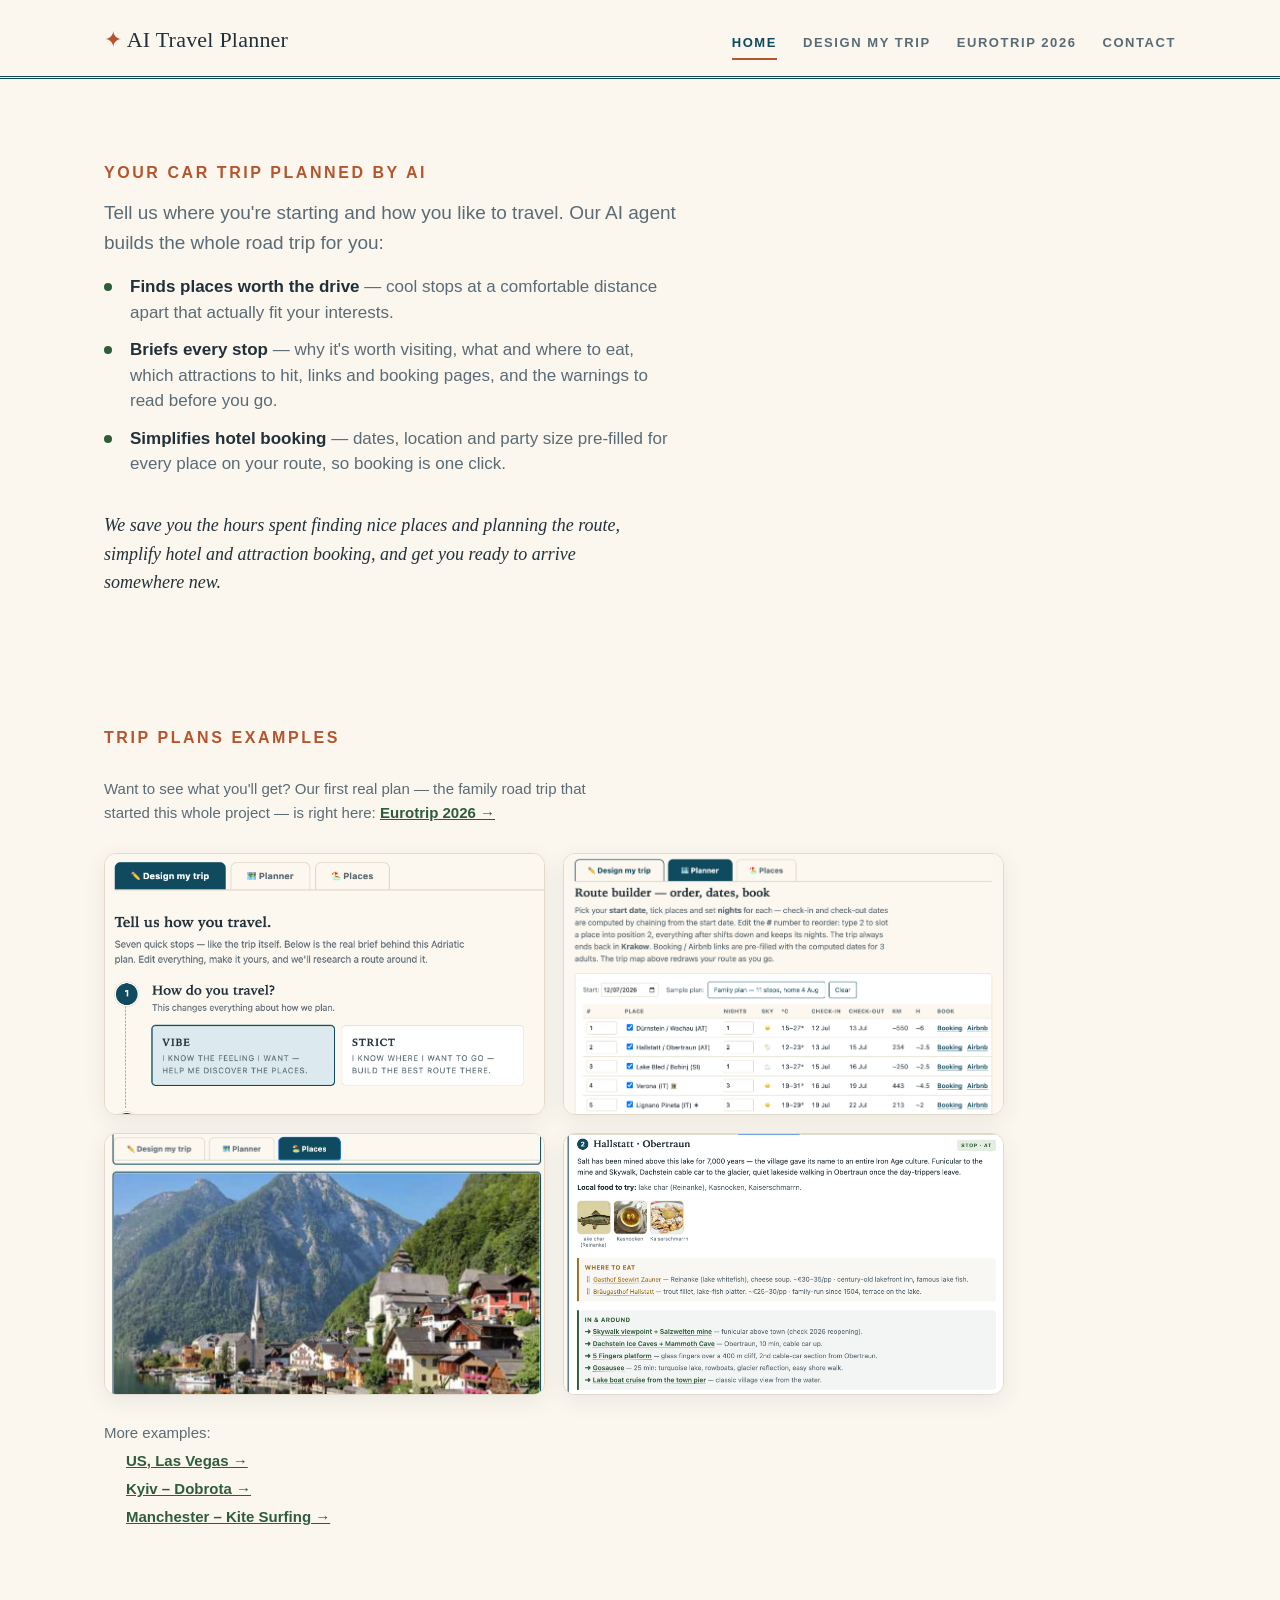
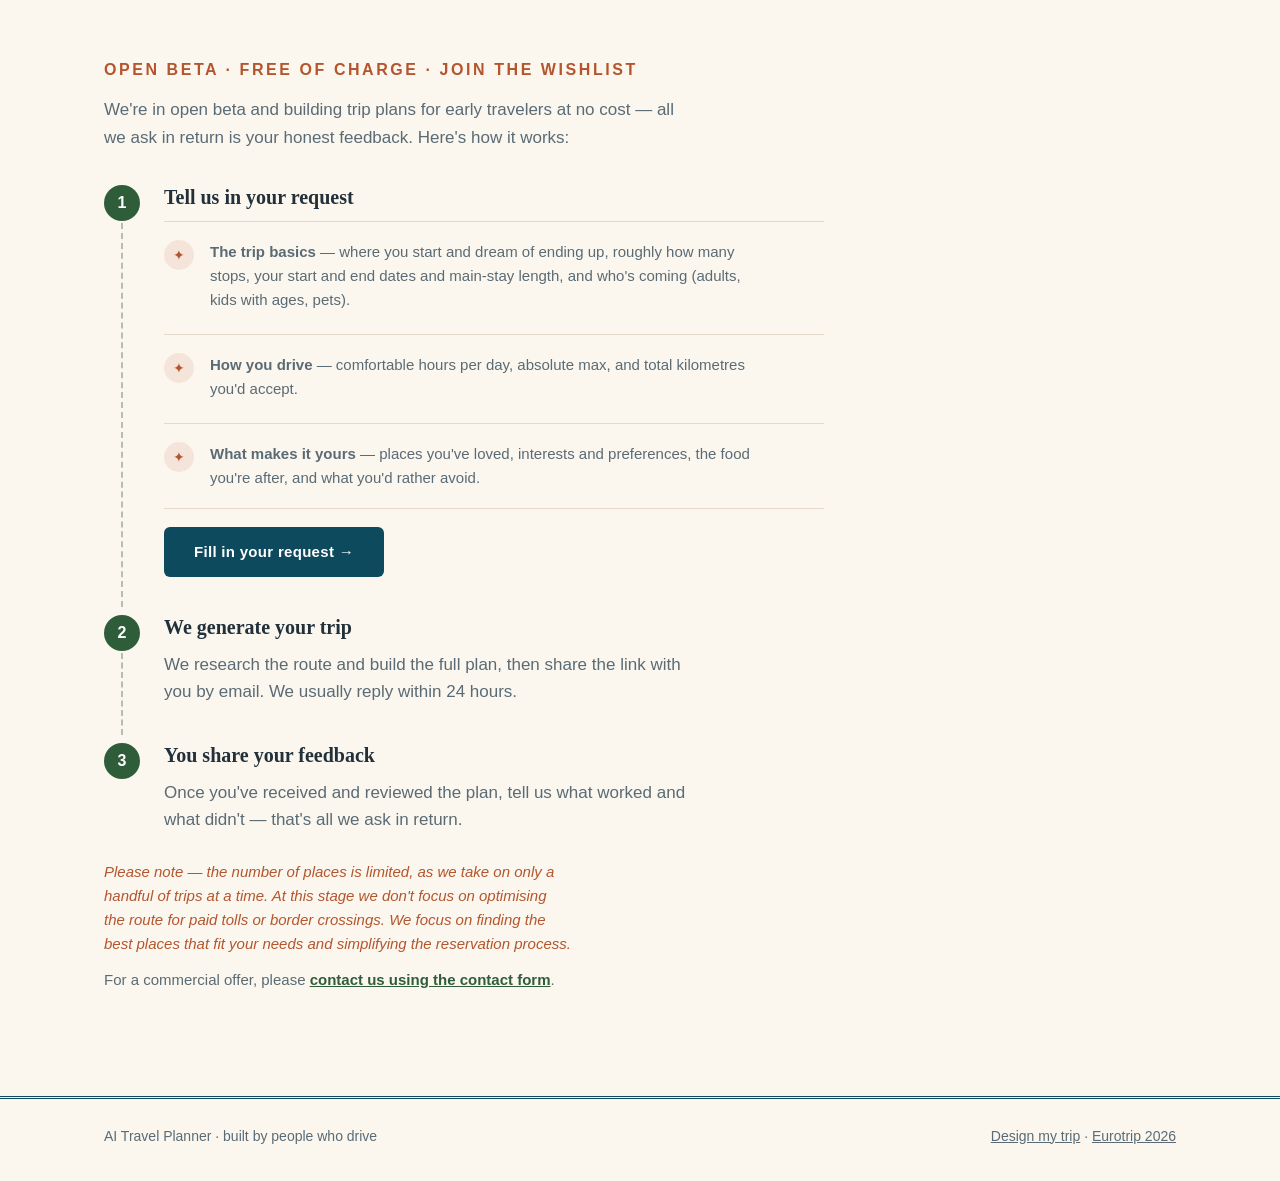
==== commit 619ea382: "Update site" ====
--- a/docs/index.html
+++ b/docs/index.html
@@ -50,6 +50,7 @@
     <p class="wishlist-origin">More examples:<br>
       <a class="ex-link" href="trips/121b8db1-5174-4a16-81e6-8f4e1f0cdf05.html">US, Las Vegas →</a>
       <a class="ex-link" href="trips/0240665c-20ee-4bab-9d51-dd1aa7dc5ece.html">Kyiv – Dobrota →</a>
+      <a class="ex-link" href="trips/0b92450a-782c-4615-911d-81e97b357e43.html">Manchester – Kite Surfing →</a>
     </p>
   </div>
 </section>
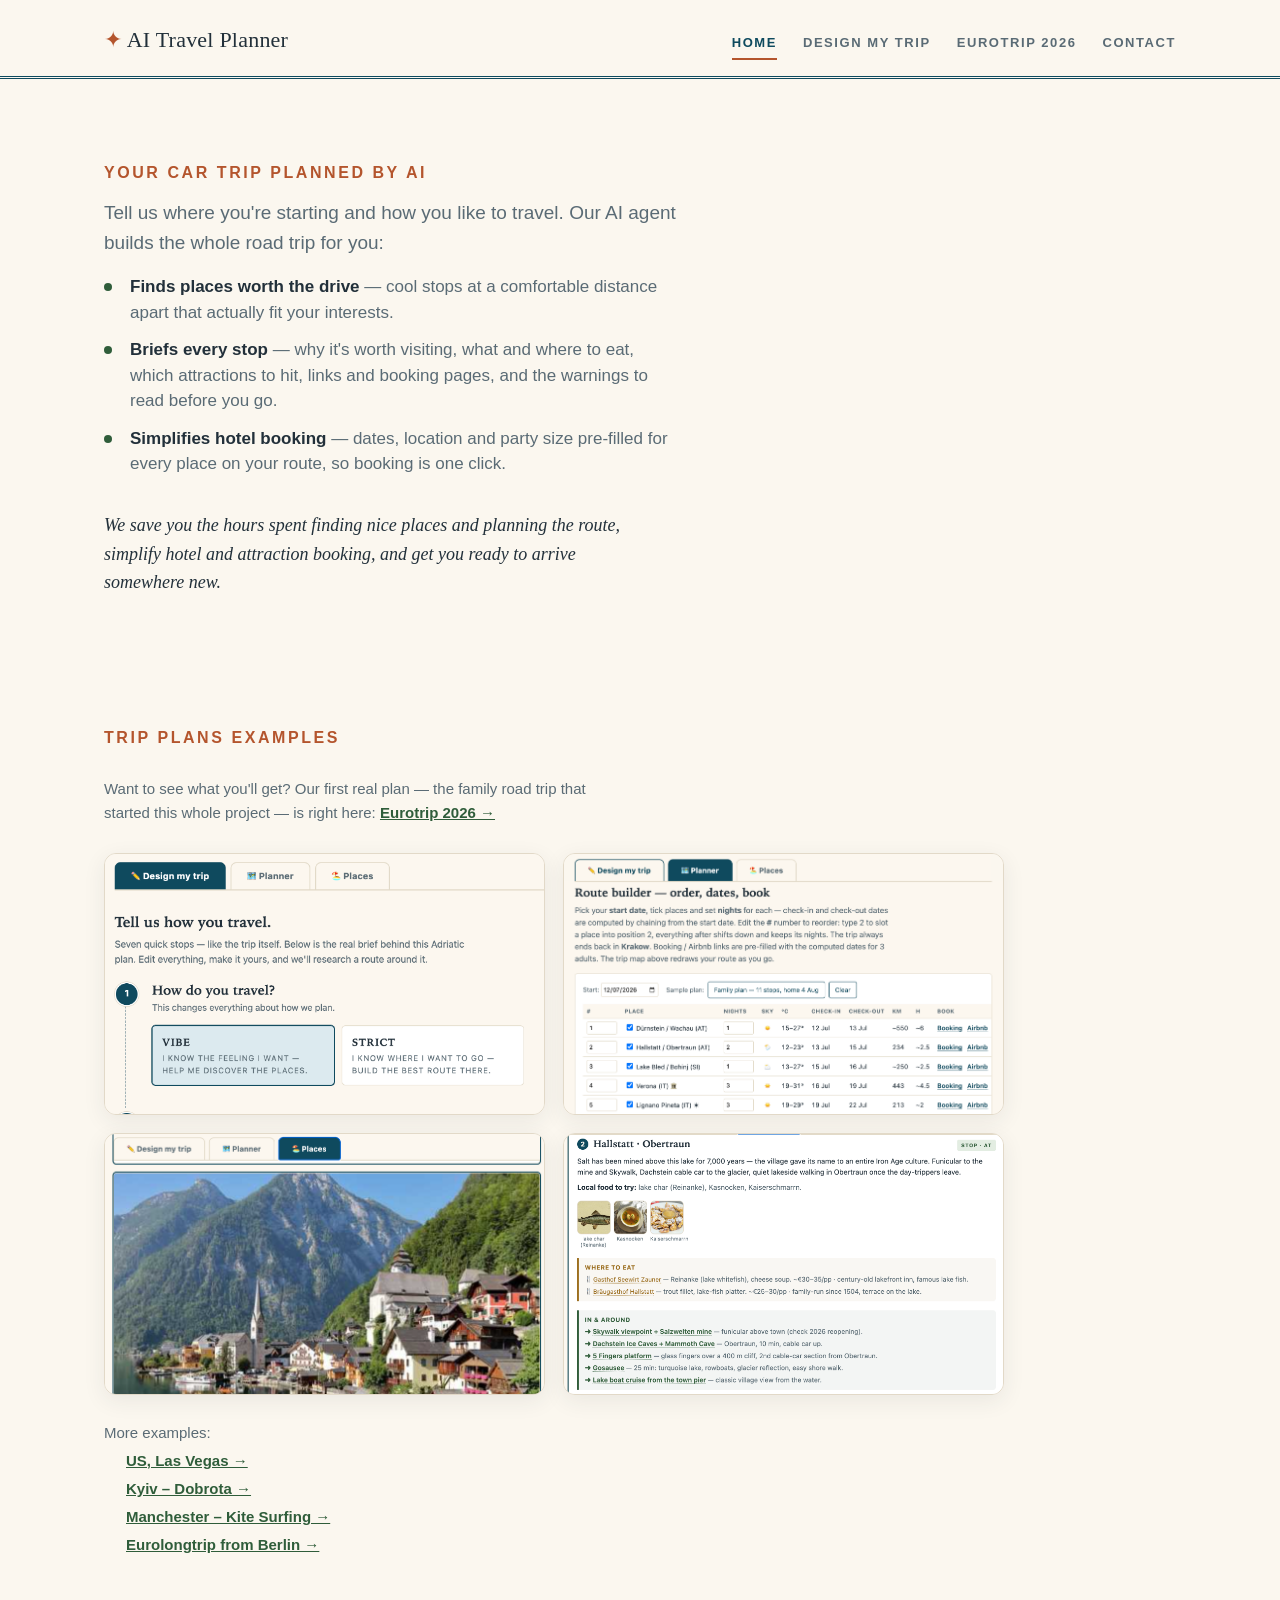
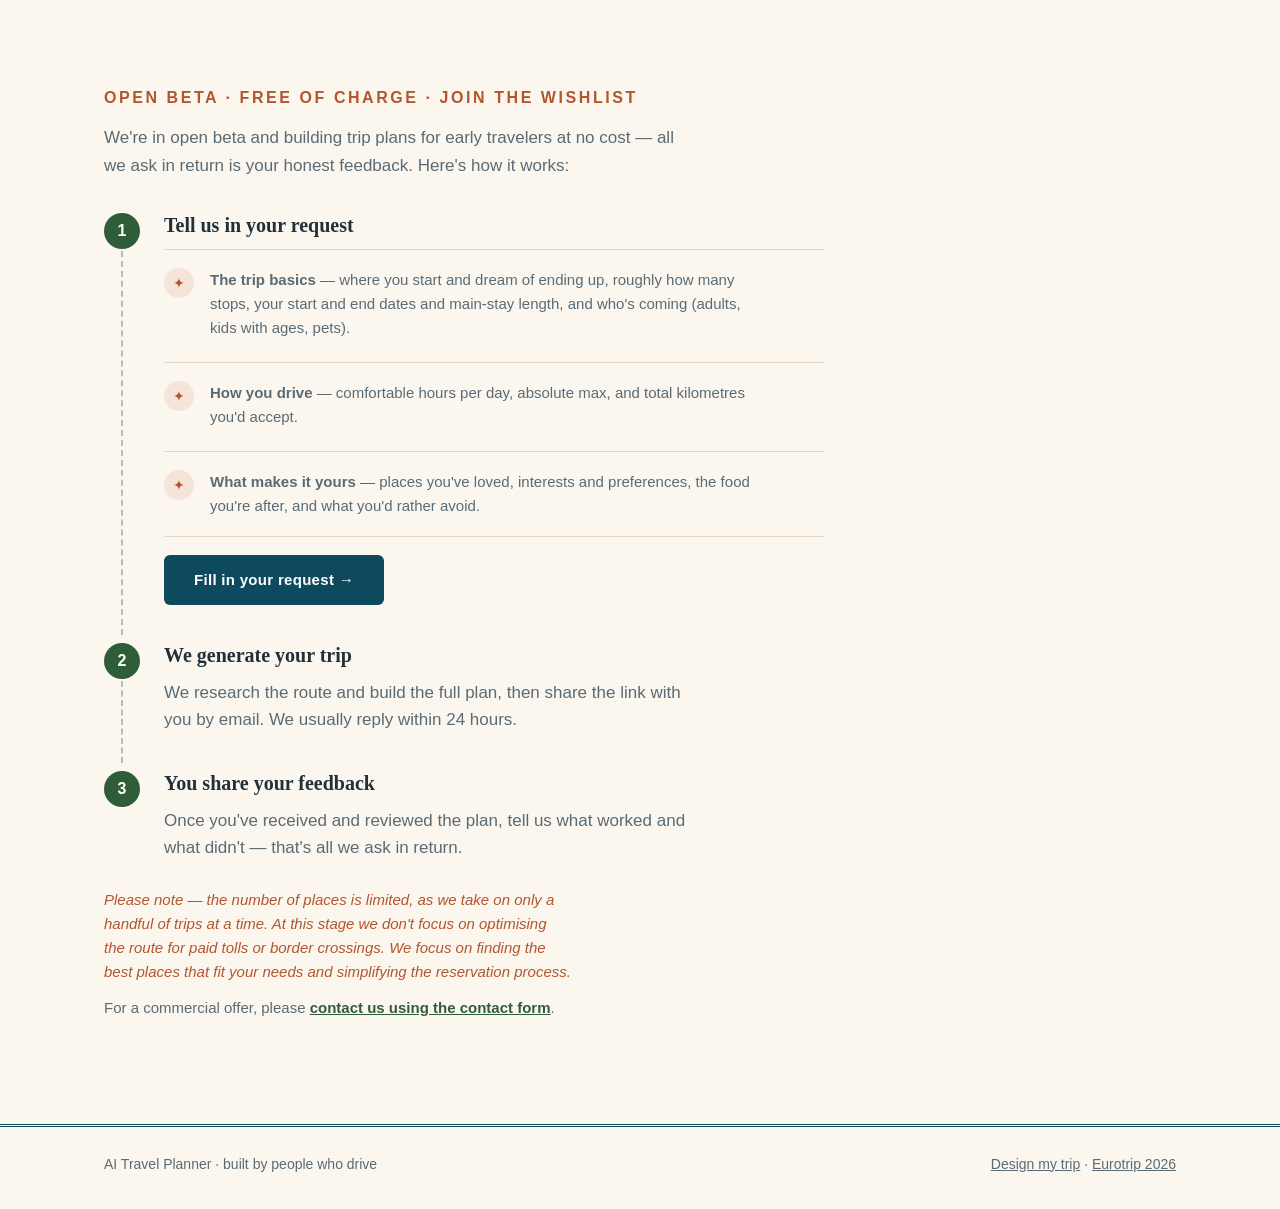
==== commit aa0f69dc: "Update site" ====
--- a/docs/index.html
+++ b/docs/index.html
@@ -51,6 +51,7 @@
       <a class="ex-link" href="trips/121b8db1-5174-4a16-81e6-8f4e1f0cdf05.html">US, Las Vegas →</a>
       <a class="ex-link" href="trips/0240665c-20ee-4bab-9d51-dd1aa7dc5ece.html">Kyiv – Dobrota →</a>
       <a class="ex-link" href="trips/0b92450a-782c-4615-911d-81e97b357e43.html">Manchester – Kite Surfing →</a>
+      <a class="ex-link" href="trips/89b87e86-0fc5-4157-9652-ba1b5eb1e8b8.html">Eurolongtrip from Berlin →</a>
     </p>
   </div>
 </section>
